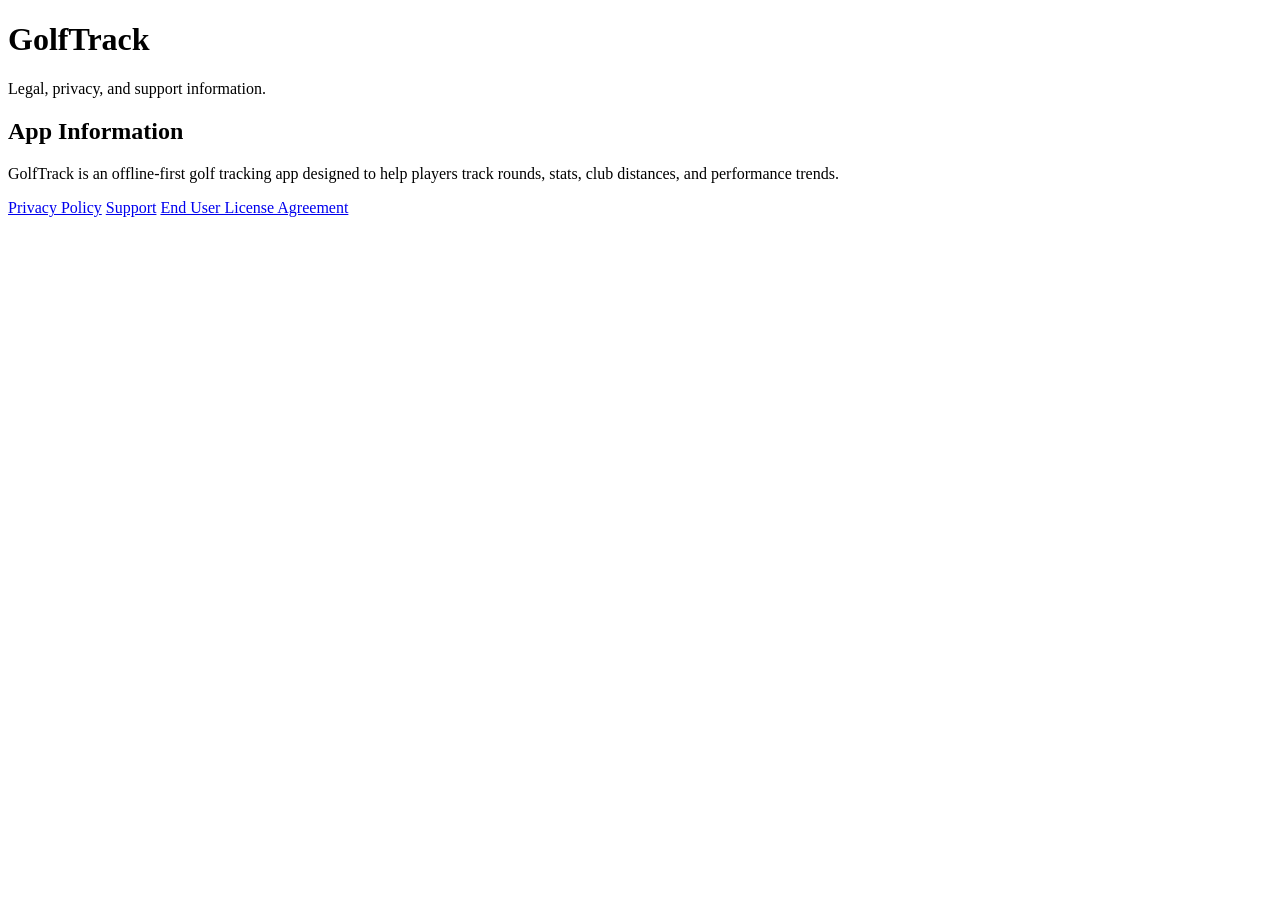
==== index.html @ b6d05831 "Add initial index.html for GolfTrack app" ====
<!DOCTYPE html>
<html lang="en">
<head>
  <meta charset="UTF-8" />
  <meta name="viewport" content="width=device-width, initial-scale=1.0" />
  <title>GolfTrack Legal & Support</title>
  <link rel="stylesheet" href="style.css" />
</head>
<body>
  <main class="container">
    <h1>GolfTrack</h1>
    <p class="subtitle">Legal, privacy, and support information.</p>

    <section class="card">
      <h2>App Information</h2>
      <p>GolfTrack is an offline-first golf tracking app designed to help players track rounds, stats, club distances, and performance trends.</p>
    </section>

    <section class="links">
      <a href="privacy.html">Privacy Policy</a>
      <a href="support.html">Support</a>
      <a href="eula.html">End User License Agreement</a>
    </section>
  </main>
</body>
</html>
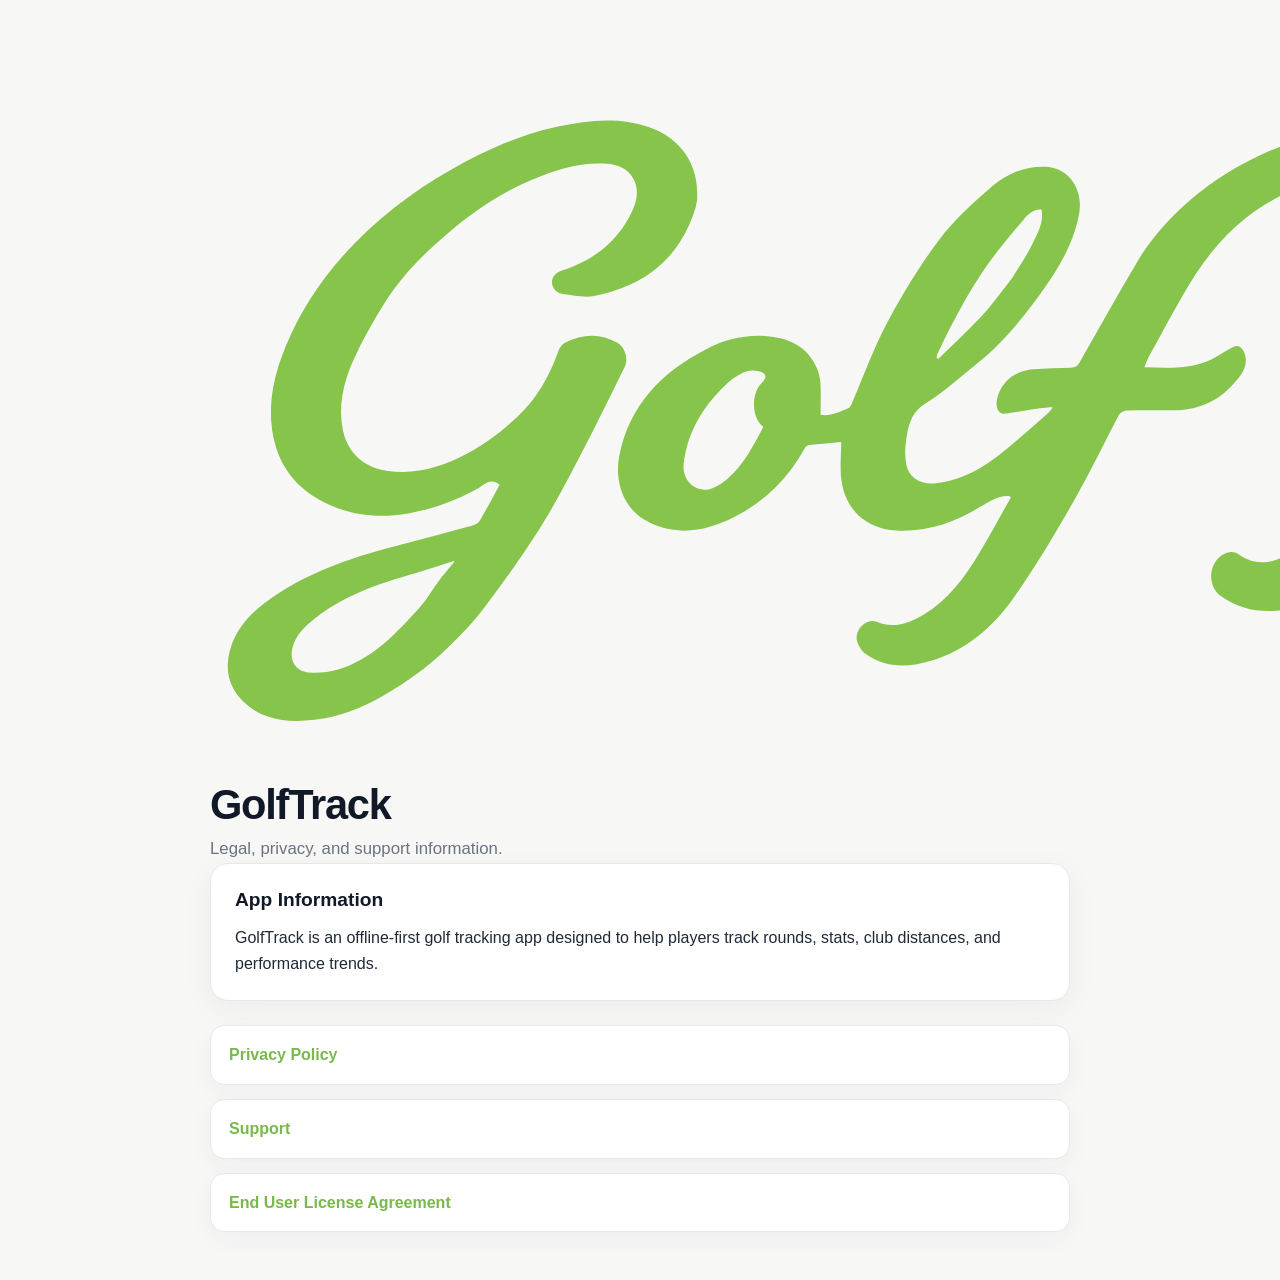
==== commit 1dd74673: "Update index.html" ====
--- a/index.html
+++ b/index.html
@@ -8,12 +8,18 @@
 </head>
 <body>
   <main class="container">
-    <h1>GolfTrack</h1>
-    <p class="subtitle">Legal, privacy, and support information.</p>
+    <header class="site-header-centered">
+      <img src="Logo.png" alt="GolfTrack logo" class="site-logo-large" />
+      <h1>GolfTrack</h1>
+      <p class="subtitle">Legal, privacy, and support information.</p>
+    </header>
 
     <section class="card">
       <h2>App Information</h2>
-      <p>GolfTrack is an offline-first golf tracking app designed to help players track rounds, stats, club distances, and performance trends.</p>
+      <p>
+        GolfTrack is an offline-first golf tracking app designed to help players track rounds,
+        stats, club distances, and performance trends.
+      </p>
     </section>
 
     <section class="links">
--- a/style.css
+++ b/style.css
@@ -0,0 +1,148 @@
+:root {
+  --green: rgb(120, 185, 75);
+  --dark: rgb(17, 24, 39);
+  --gold: rgb(198, 163, 58);
+  --bg: #f7f8f6;
+  --card: #ffffff;
+  --text: #1f2937;
+  --muted: #6b7280;
+  --border: #e5e7eb;
+}
+
+* {
+  box-sizing: border-box;
+}
+
+html {
+  -webkit-text-size-adjust: 100%;
+}
+
+body {
+  margin: 0;
+  font-family: -apple-system, BlinkMacSystemFont, "Segoe UI", Roboto, Helvetica, Arial, sans-serif;
+  background: var(--bg);
+  color: var(--text);
+  line-height: 1.6;
+}
+
+.container {
+  width: min(860px, calc(100% - 32px));
+  margin: 0 auto;
+  padding: 48px 0;
+}
+
+h1 {
+  margin: 0 0 8px;
+  color: var(--dark);
+  font-size: clamp(2rem, 5vw, 2.6rem);
+  line-height: 1.15;
+  letter-spacing: -0.03em;
+}
+
+h2 {
+  margin: 0 0 12px;
+  color: var(--dark);
+  font-size: 1.2rem;
+  line-height: 1.3;
+}
+
+p {
+  margin: 0 0 14px;
+}
+
+p:last-child {
+  margin-bottom: 0;
+}
+
+.subtitle {
+  color: var(--muted);
+  margin-bottom: 32px;
+  font-size: 1.05rem;
+}
+
+.card {
+  background: var(--card);
+  border: 1px solid var(--border);
+  border-radius: 18px;
+  padding: 24px;
+  margin-bottom: 18px;
+  box-shadow: 0 8px 30px rgba(17, 24, 39, 0.05);
+}
+
+.links {
+  display: grid;
+  gap: 14px;
+  margin-top: 24px;
+}
+
+.links a {
+  display: block;
+  background: var(--card);
+  border: 1px solid var(--border);
+  border-radius: 14px;
+  padding: 16px 18px;
+  color: var(--green);
+  font-weight: 700;
+  text-decoration: none;
+  box-shadow: 0 8px 24px rgba(17, 24, 39, 0.04);
+}
+
+.links a:hover {
+  border-color: rgba(120, 185, 75, 0.55);
+  text-decoration: none;
+}
+
+a {
+  color: var(--green);
+  font-weight: 650;
+  text-decoration: none;
+}
+
+a:hover {
+  text-decoration: underline;
+}
+
+ul {
+  margin: 8px 0 16px;
+  padding-left: 22px;
+}
+
+li {
+  margin-bottom: 6px;
+}
+
+strong {
+  color: var(--dark);
+}
+
+.footer-link {
+  margin-top: 28px;
+}
+
+.badge {
+  display: inline-block;
+  color: var(--dark);
+  background: rgba(120, 185, 75, 0.14);
+  border: 1px solid rgba(120, 185, 75, 0.25);
+  border-radius: 999px;
+  padding: 6px 12px;
+  font-size: 0.9rem;
+  font-weight: 700;
+  margin-bottom: 18px;
+}
+
+@media (max-width: 560px) {
+  .container {
+    width: min(100% - 24px, 860px);
+    padding: 32px 0;
+  }
+
+  .card {
+    padding: 20px;
+    border-radius: 16px;
+  }
+
+  .links a {
+    padding: 15px 16px;
+  }
+}
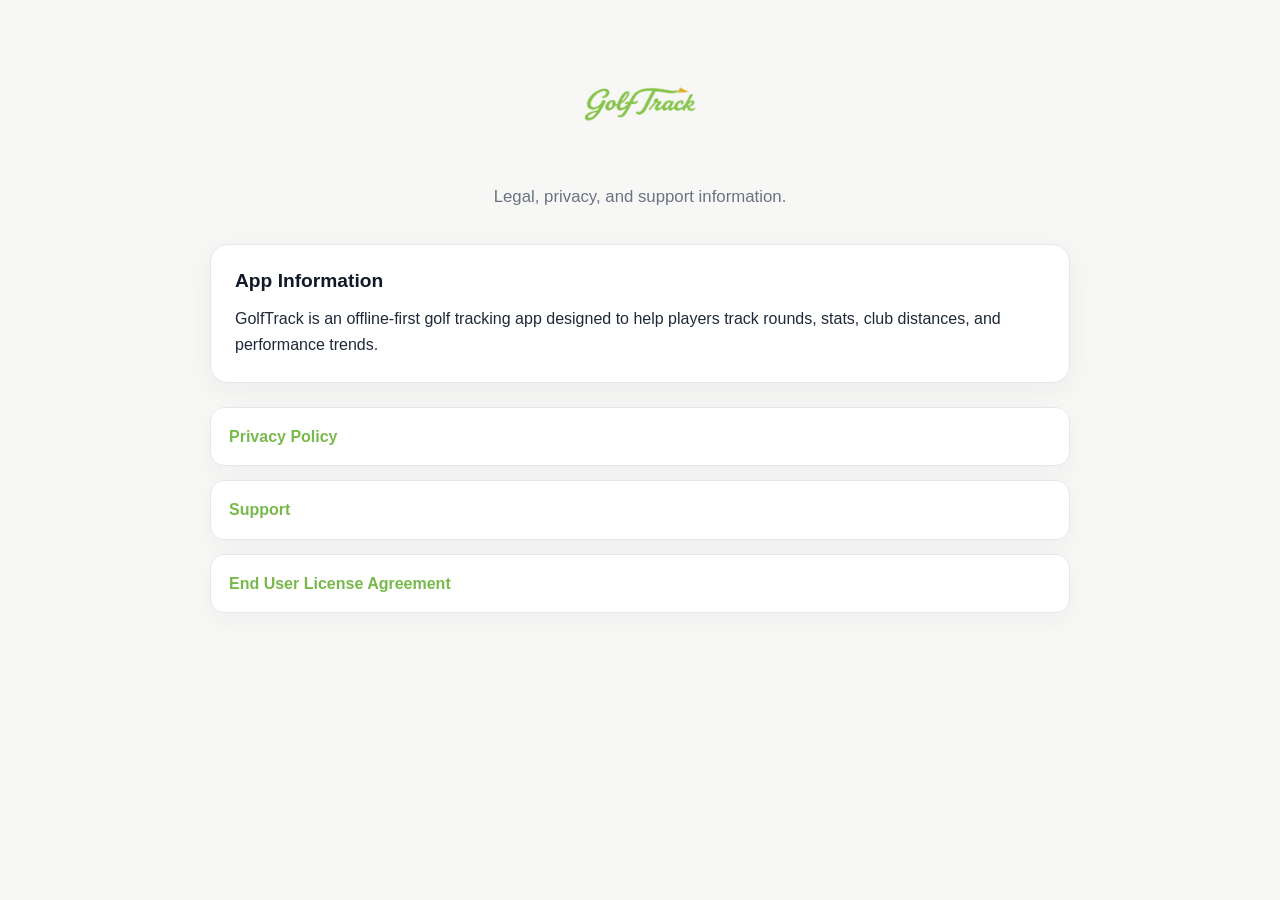
==== commit 35d2bfee: "Remove main heading from index.html" ====
--- a/index.html
+++ b/index.html
@@ -10,7 +10,6 @@
   <main class="container">
     <header class="site-header-centered">
       <img src="Logo.png" alt="GolfTrack logo" class="site-logo-large" />
-      <h1>GolfTrack</h1>
       <p class="subtitle">Legal, privacy, and support information.</p>
     </header>
 
--- a/style.css
+++ b/style.css
@@ -29,6 +29,22 @@
   width: min(860px, calc(100% - 32px));
   margin: 0 auto;
   padding: 48px 0;
+}
+
+.site-header-centered {
+  text-align: center;
+  margin-bottom: 34px;
+}
+
+.site-logo-large {
+  width: clamp(76px, 10vw, 112px);
+  height: clamp(76px, 10vw, 112px);
+  object-fit: contain;
+  margin-bottom: clamp(12px, 2vw, 16px);
+}
+
+.site-header-centered .subtitle {
+  margin-bottom: 0;
 }
 
 h1 {
@@ -137,6 +153,10 @@
     padding: 32px 0;
   }
 
+  .site-header-centered {
+    margin-bottom: 28px;
+  }
+
   .card {
     padding: 20px;
     border-radius: 16px;
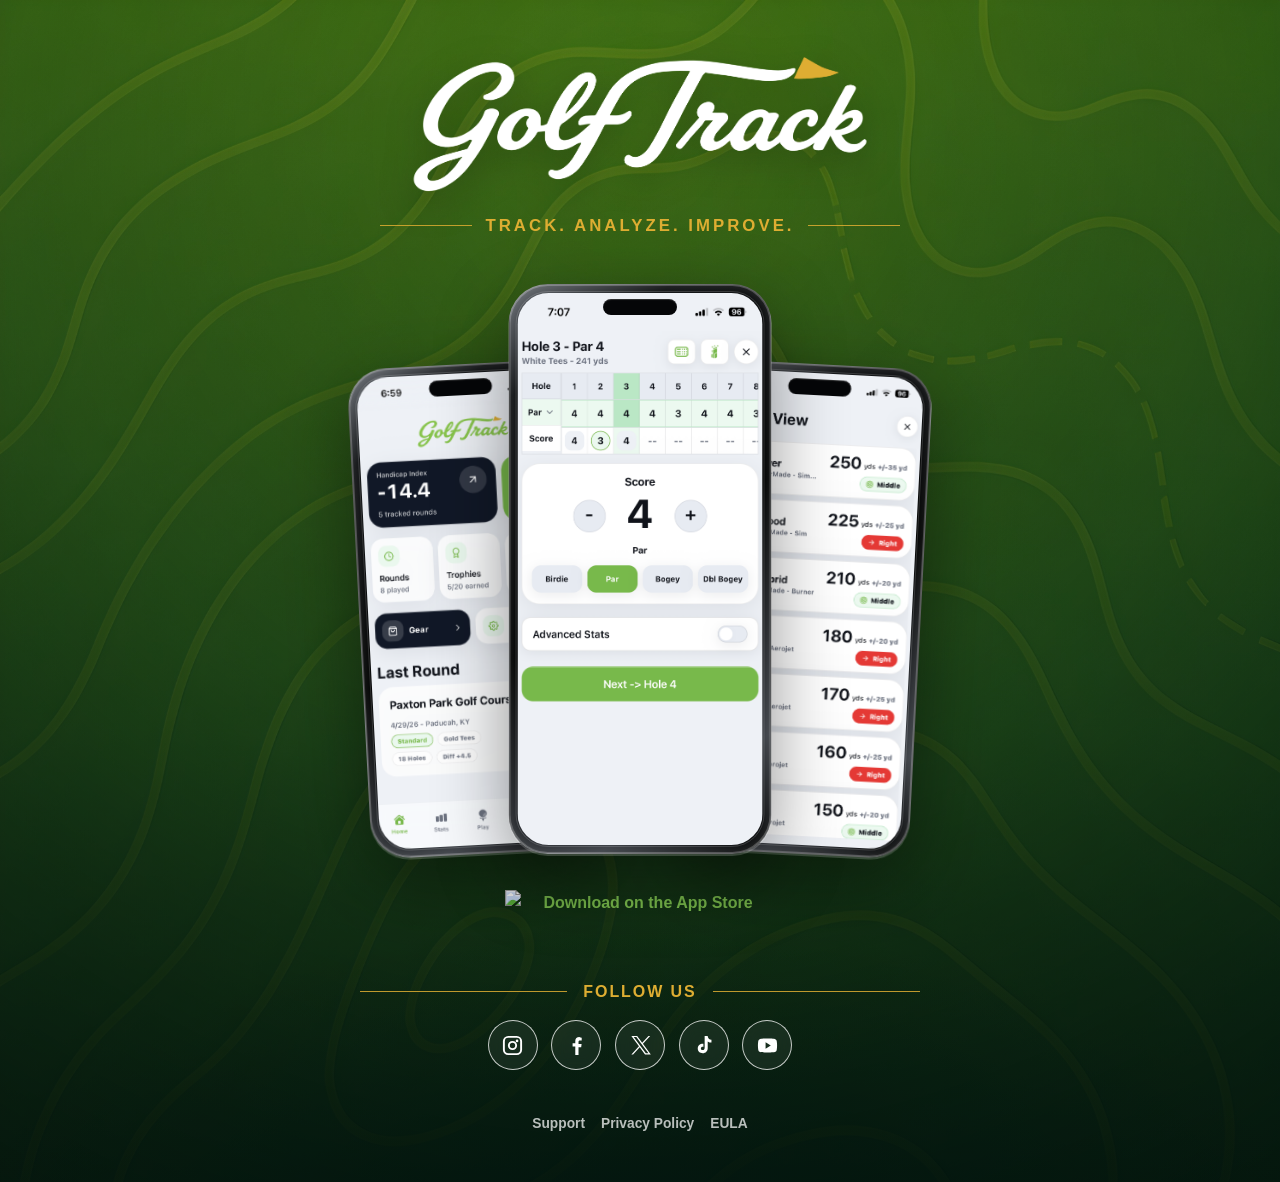
==== commit 359ccd0b: "Landing page updated" ====
--- a/index.html
+++ b/index.html
@@ -3,29 +3,106 @@
 <head>
   <meta charset="UTF-8" />
   <meta name="viewport" content="width=device-width, initial-scale=1.0" />
-  <title>GolfTrack Legal & Support</title>
+  <meta
+    name="description"
+    content="GolfTrack is an iPhone golf app for score tracking, stats, and caddie-style club distances."
+  />
+  <meta name="apple-itunes-app" content="app-id=6762387738" />
+  <title>GolfTrack | Stats & Caddie</title>
+  <link rel="preconnect" href="https://tools.applemediaservices.com" />
   <link rel="stylesheet" href="style.css" />
 </head>
-<body>
-  <main class="container">
-    <header class="site-header-centered">
-      <img src="Logo.png" alt="GolfTrack logo" class="site-logo-large" />
-      <p class="subtitle">Legal, privacy, and support information.</p>
-    </header>
+<body class="home-page">
+  <main class="hero" aria-labelledby="home-title">
+    <div class="hero-inner">
+      <header class="brand-block">
+        <h1 id="home-title" class="sr-only">GolfTrack - Stats and Caddie for iPhone</h1>
+        <img src="assets/logo-white.png" alt="GolfTrack" class="logo" />
+        <div class="tagline-row" aria-label="Track. Analyze. Improve.">
+          <p class="tagline">TRACK. ANALYZE. IMPROVE.</p>
+        </div>
+      </header>
 
-    <section class="card">
-      <h2>App Information</h2>
-      <p>
-        GolfTrack is an offline-first golf tracking app designed to help players track rounds,
-        stats, club distances, and performance trends.
-      </p>
-    </section>
+      <div class="phone-stack" aria-label="GolfTrack app screenshots">
+        <figure class="phone phone-left">
+          <span class="phone-shell">
+            <span class="phone-screen">
+              <img src="assets/screenshot-home.png" alt="GolfTrack home dashboard" />
+            </span>
+          </span>
+        </figure>
+        <figure class="phone phone-main">
+          <span class="phone-shell">
+            <span class="phone-screen">
+              <img src="assets/screenshot-score.png" alt="GolfTrack score tracking" />
+            </span>
+          </span>
+        </figure>
+        <figure class="phone phone-right">
+          <span class="phone-shell">
+            <span class="phone-screen">
+              <img src="assets/screenshot-caddie.png" alt="GolfTrack Caddie View" />
+            </span>
+          </span>
+        </figure>
+      </div>
 
-    <section class="links">
-      <a href="privacy.html">Privacy Policy</a>
-      <a href="support.html">Support</a>
-      <a href="eula.html">End User License Agreement</a>
-    </section>
+      <section class="download-section" aria-label="Download GolfTrack">
+        <a
+          class="app-store-button"
+          href="https://apps.apple.com/us/app/golftrack-stats-caddie/id6762387738"
+          target="_blank"
+          rel="noopener"
+          aria-label="Download GolfTrack on the App Store"
+        >
+          <img
+            src="https://tools.applemediaservices.com/api/badges/download-on-the-app-store/black/en-us?size=250x83"
+            alt="Download on the App Store"
+          />
+        </a>
+      </section>
+
+      <section class="social-section" aria-label="GolfTrack social links">
+        <div class="section-divider">
+          <span></span>
+          <p>Follow Us</p>
+          <span></span>
+        </div>
+        <div class="social-links">
+          <a href="https://www.instagram.com/golftrackofficial/" aria-label="GolfTrack on Instagram coming soon">
+            <svg viewBox="0 0 24 24" aria-hidden="true">
+              <path d="M7.6 2h8.8A5.6 5.6 0 0 1 22 7.6v8.8a5.6 5.6 0 0 1-5.6 5.6H7.6A5.6 5.6 0 0 1 2 16.4V7.6A5.6 5.6 0 0 1 7.6 2Zm0 2A3.6 3.6 0 0 0 4 7.6v8.8A3.6 3.6 0 0 0 7.6 20h8.8a3.6 3.6 0 0 0 3.6-3.6V7.6A3.6 3.6 0 0 0 16.4 4H7.6Zm9.15 1.85a1.4 1.4 0 1 1 0 2.8 1.4 1.4 0 0 1 0-2.8ZM12 7.2A4.8 4.8 0 1 1 12 16.8 4.8 4.8 0 0 1 12 7.2Zm0 2A2.8 2.8 0 1 0 12 14.8 2.8 2.8 0 0 0 12 9.2Z" />
+            </svg>
+          </a>
+          <a href="https://www.facebook.com/golftrackapp" aria-label="GolfTrack on Facebook coming soon">
+            <svg viewBox="0 0 24 24" aria-hidden="true">
+              <path d="M14.1 22v-8.3h2.78l.42-3.24h-3.2V8.39c0-.94.26-1.58 1.61-1.58h1.72v-2.9A23.1 23.1 0 0 0 14.92 3c-2.48 0-4.18 1.51-4.18 4.29v2.39H7.93v3.24h2.81V22h3.36Z" />
+            </svg>
+          </a>
+          <a href="#" aria-label="GolfTrack on X coming soon">
+            <svg viewBox="0 0 24 24" aria-hidden="true">
+              <path d="M14.55 10.2 22.1 2h-1.79l-6.55 7.08L8.52 2H2.48l7.92 10.7L2.48 21.3h1.79l6.92-7.48 5.52 7.48h6.04l-8.2-11.1Zm-2.45 2.65-.8-1.06L4.91 3.25h2.75l5.15 6.89.8 1.06 6.7 8.96h-2.75l-5.46-7.31Z" />
+            </svg>
+          </a>
+          <a href="#" aria-label="GolfTrack on TikTok coming soon">
+            <svg viewBox="0 0 24 24" aria-hidden="true">
+              <path d="M16.32 2c.35 2.35 1.66 3.75 3.98 3.9v3.08a6.85 6.85 0 0 1-3.9-1.22v6.79c0 3.43-2.1 5.45-5.23 5.45-2.92 0-5.17-1.9-5.17-4.86 0-3.24 2.48-5.08 5.88-4.85v3.17c-1.57-.25-2.61.47-2.61 1.59 0 1 .82 1.66 1.92 1.66 1.28 0 2.01-.68 2.01-2.35V2h3.12Z" />
+            </svg>
+          </a>
+          <a href="#" aria-label="GolfTrack on YouTube coming soon">
+            <svg viewBox="0 0 24 24" aria-hidden="true">
+              <path d="M21.58 7.17a2.76 2.76 0 0 0-1.94-1.96C17.92 4.75 12 4.75 12 4.75s-5.92 0-7.64.46a2.76 2.76 0 0 0-1.94 1.96A28.75 28.75 0 0 0 2 12a28.75 28.75 0 0 0 .42 4.83 2.76 2.76 0 0 0 1.94 1.96c1.72.46 7.64.46 7.64.46s5.92 0 7.64-.46a2.76 2.76 0 0 0 1.94-1.96A28.75 28.75 0 0 0 22 12a28.75 28.75 0 0 0-.42-4.83ZM10 15.27V8.73L15.45 12 10 15.27Z" />
+            </svg>
+          </a>
+        </div>
+      </section>
+
+      <nav class="footer-links" aria-label="Legal and support links">
+        <a href="support.html">Support</a>
+        <a href="privacy.html">Privacy Policy</a>
+        <a href="eula.html">EULA</a>
+      </nav>
+    </div>
   </main>
 </body>
 </html>
--- a/style.css
+++ b/style.css
@@ -1,7 +1,7 @@
 :root {
   --green: rgb(120, 185, 75);
   --dark: rgb(17, 24, 39);
-  --gold: rgb(198, 163, 58);
+  --gold: rgb(222, 173, 50);
   --bg: #f7f8f6;
   --card: #ffffff;
   --text: #1f2937;
@@ -37,10 +37,11 @@
 }
 
 .site-logo-large {
-  width: clamp(76px, 10vw, 112px);
-  height: clamp(76px, 10vw, 112px);
+  width: clamp(170px, 20vw, 260px);
+  height: auto;
+  max-height: 96px;
   object-fit: contain;
-  margin-bottom: clamp(12px, 2vw, 16px);
+  margin-bottom: 18px;
 }
 
 .site-header-centered .subtitle {
@@ -52,7 +53,7 @@
   color: var(--dark);
   font-size: clamp(2rem, 5vw, 2.6rem);
   line-height: 1.15;
-  letter-spacing: -0.03em;
+  letter-spacing: 0;
 }
 
 h2 {
@@ -166,3 +167,356 @@
     padding: 15px 16px;
   }
 }
+
+body.home-page {
+  min-height: 100vh;
+  background: #00231d;
+  color: #ffffff;
+  overflow-x: hidden;
+}
+
+.hero {
+  position: relative;
+  min-height: 100svh;
+  overflow: hidden;
+  padding: max(1.25rem, env(safe-area-inset-top)) 1.25rem max(1.5rem, env(safe-area-inset-bottom));
+  background: #004c30 url("assets/topographic-background.jpg") center top / cover no-repeat;
+}
+
+.hero::before {
+  content: "";
+  position: absolute;
+  inset: 0;
+  background:
+    radial-gradient(circle at 50% 12%, rgba(0, 0, 0, 0.08), rgba(0, 24, 18, 0.28) 52%, rgba(0, 14, 12, 0.64) 100%),
+    linear-gradient(180deg, rgba(0, 34, 21, 0.34), rgba(0, 26, 20, 0.52) 62%, rgba(0, 12, 10, 0.72));
+  pointer-events: none;
+}
+
+.hero::after {
+  content: "";
+  position: absolute;
+  inset: auto -12% -18% -12%;
+  height: 42%;
+  background: radial-gradient(ellipse at 50% 100%, rgba(0, 18, 15, 0.9), rgba(0, 35, 29, 0) 68%);
+  pointer-events: none;
+}
+
+.hero-inner {
+  position: relative;
+  z-index: 1;
+  width: min(100%, 760px);
+  margin: 0 auto;
+  text-align: center;
+}
+
+.brand-block {
+  padding-top: clamp(0.25rem, 3.5vw, 1.7rem);
+}
+
+.sr-only {
+  position: absolute;
+  width: 1px;
+  height: 1px;
+  overflow: hidden;
+  clip: rect(0, 0, 0, 0);
+  white-space: nowrap;
+  border: 0;
+}
+
+.logo {
+  display: block;
+  width: min(78vw, 460px);
+  height: auto;
+  margin: 0 auto;
+  filter: drop-shadow(0 10px 18px rgba(0, 0, 0, 0.25));
+}
+
+.tagline-row {
+  display: grid;
+  grid-template-columns: minmax(32px, 1fr) auto minmax(32px, 1fr);
+  align-items: center;
+  gap: 0.85rem;
+  width: min(100%, 520px);
+  margin: 0.85rem auto 0;
+}
+
+.tagline-row::before,
+.tagline-row::after {
+  content: "";
+  height: 1px;
+  background: rgba(222, 173, 50, 0.85);
+}
+
+.tagline {
+  margin: 0;
+  color: var(--gold);
+  font-size: clamp(0.74rem, 2.8vw, 1.05rem);
+  font-weight: 850;
+  letter-spacing: 0.18em;
+  line-height: 1.2;
+  text-transform: uppercase;
+  white-space: nowrap;
+}
+
+.phone-stack {
+  position: relative;
+  width: min(94vw, 460px);
+  height: clamp(330px, 86vw, 580px);
+  margin: clamp(1.75rem, 6vw, 3rem) auto clamp(1.5rem, 5vw, 2.25rem);
+}
+
+.phone {
+  position: absolute;
+  bottom: 0;
+  margin: 0;
+  width: auto;
+  aspect-ratio: 1179 / 2556;
+  max-height: 100%;
+  filter: drop-shadow(0 24px 36px rgba(0, 0, 0, 0.42));
+}
+
+.phone-shell {
+  position: relative;
+  z-index: 1;
+  display: block;
+  width: 100%;
+  height: 100%;
+  padding: clamp(4px, 1.15vw, 8px);
+  border: 1px solid rgba(255, 255, 255, 0.34);
+  border-radius: clamp(1.45rem, 5vw, 2.45rem);
+  background:
+    linear-gradient(145deg, #6c7177 0%, #151719 15%, #050606 50%, #3e4248 84%, #050606 100%);
+  box-shadow:
+    inset 0 0 0 1px rgba(255, 255, 255, 0.22),
+    inset 0 0 10px rgba(255, 255, 255, 0.14),
+    0 2px 0 rgba(255, 255, 255, 0.18);
+}
+
+.phone-shell::before {
+  content: "";
+  position: absolute;
+  top: clamp(8px, 2.3vw, 14px);
+  left: 50%;
+  z-index: 3;
+  width: 28%;
+  height: clamp(8px, 2.8vw, 16px);
+  border-radius: 999px;
+  background: #050608;
+  transform: translateX(-50%);
+  box-shadow: inset 0 1px 1px rgba(255, 255, 255, 0.18);
+}
+
+.phone-shell::after {
+  content: "";
+  position: absolute;
+  inset: clamp(3px, 0.9vw, 6px);
+  z-index: 3;
+  border: 1px solid rgba(255, 255, 255, 0.16);
+  border-radius: clamp(1.25rem, 4.5vw, 2.05rem);
+  pointer-events: none;
+}
+
+.phone-screen {
+  position: relative;
+  display: block;
+  overflow: hidden;
+  width: 100%;
+  height: 100%;
+  border-radius: clamp(1.12rem, 4.25vw, 1.95rem);
+  background: #edf1f6;
+}
+
+.phone-screen img {
+  display: block;
+  width: 100%;
+  height: 100%;
+  object-fit: cover;
+}
+
+.phone-main {
+  left: 50%;
+  z-index: 3;
+  height: 100%;
+  transform: translateX(-50%);
+}
+
+.phone-left {
+  left: 0;
+  z-index: 2;
+  height: 86%;
+  transform: rotate(-3deg);
+}
+
+.phone-right {
+  right: 0;
+  z-index: 1;
+  height: 86%;
+  transform: rotate(3deg);
+}
+
+.download-section {
+  text-align: center;
+}
+
+.app-store-button {
+  display: inline-block;
+  min-height: 44px;
+  border-radius: 0.95rem;
+  transition: transform 160ms ease, filter 160ms ease;
+}
+
+.app-store-button:hover {
+  filter: brightness(1.05);
+  text-decoration: none;
+  transform: translateY(-2px);
+}
+
+.app-store-button img {
+  display: block;
+  width: min(270px, 72vw);
+  height: auto;
+  margin: 0 auto;
+}
+
+.social-section {
+  width: min(100%, 560px);
+  margin: clamp(2rem, 7vw, 3rem) auto 0;
+}
+
+.section-divider {
+  display: grid;
+  grid-template-columns: 1fr auto 1fr;
+  align-items: center;
+  gap: 1rem;
+  color: var(--gold);
+  font-weight: 850;
+  letter-spacing: 0.12em;
+  text-transform: uppercase;
+}
+
+.section-divider p {
+  margin: 0;
+  font-size: clamp(0.84rem, 2.8vw, 1rem);
+  line-height: 1.2;
+}
+
+.section-divider span {
+  height: 1px;
+  background: rgba(222, 173, 50, 0.85);
+}
+
+.social-links {
+  display: flex;
+  flex-wrap: wrap;
+  justify-content: center;
+  gap: 0.85rem;
+  margin-top: 1.2rem;
+}
+
+.social-links a {
+  display: grid;
+  width: 50px;
+  height: 50px;
+  place-items: center;
+  border: 1.5px solid rgba(255, 255, 255, 0.76);
+  border-radius: 999px;
+  background: rgba(255, 255, 255, 0.06);
+  color: #ffffff;
+  text-decoration: none;
+  transition: transform 160ms ease, background 160ms ease, border-color 160ms ease;
+  backdrop-filter: blur(8px);
+  -webkit-backdrop-filter: blur(8px);
+}
+
+.social-links a:hover {
+  border-color: #ffffff;
+  background: rgba(255, 255, 255, 0.14);
+  text-decoration: none;
+  transform: translateY(-2px);
+}
+
+.social-links svg {
+  width: 23px;
+  height: 23px;
+  fill: currentColor;
+}
+
+.app-store-button:focus-visible,
+.social-links a:focus-visible,
+.footer-links a:focus-visible {
+  outline: 3px solid rgba(222, 173, 50, 0.72);
+  outline-offset: 4px;
+}
+
+.footer-links {
+  display: flex;
+  flex-wrap: wrap;
+  justify-content: center;
+  gap: 0.9rem 1rem;
+  margin-top: 2rem;
+  padding-bottom: 0.75rem;
+  font-size: 0.86rem;
+}
+
+.footer-links a {
+  min-height: 44px;
+  display: inline-flex;
+  align-items: center;
+  color: rgba(255, 255, 255, 0.72);
+  text-decoration: none;
+}
+
+.footer-links a:hover {
+  color: #ffffff;
+  text-decoration: underline;
+}
+
+@media (min-width: 768px) {
+  .phone-stack {
+    width: min(720px, 90vw);
+    height: 570px;
+  }
+
+  .phone-main {
+    height: 100%;
+  }
+
+  .phone-left,
+  .phone-right {
+    height: 86%;
+  }
+
+  .phone-left {
+    left: 11%;
+  }
+
+  .phone-right {
+    right: 11%;
+  }
+}
+
+@media (max-width: 420px) {
+  .hero {
+    padding-right: 0.9rem;
+    padding-left: 0.9rem;
+  }
+
+  .phone-stack {
+    width: min(96vw, 410px);
+    height: clamp(315px, 88vw, 470px);
+  }
+
+  .phone-left,
+  .phone-right {
+    height: 84%;
+  }
+
+  .phone-main {
+    height: 100%;
+  }
+
+  .social-links {
+    gap: 0.45rem;
+  }
+}
